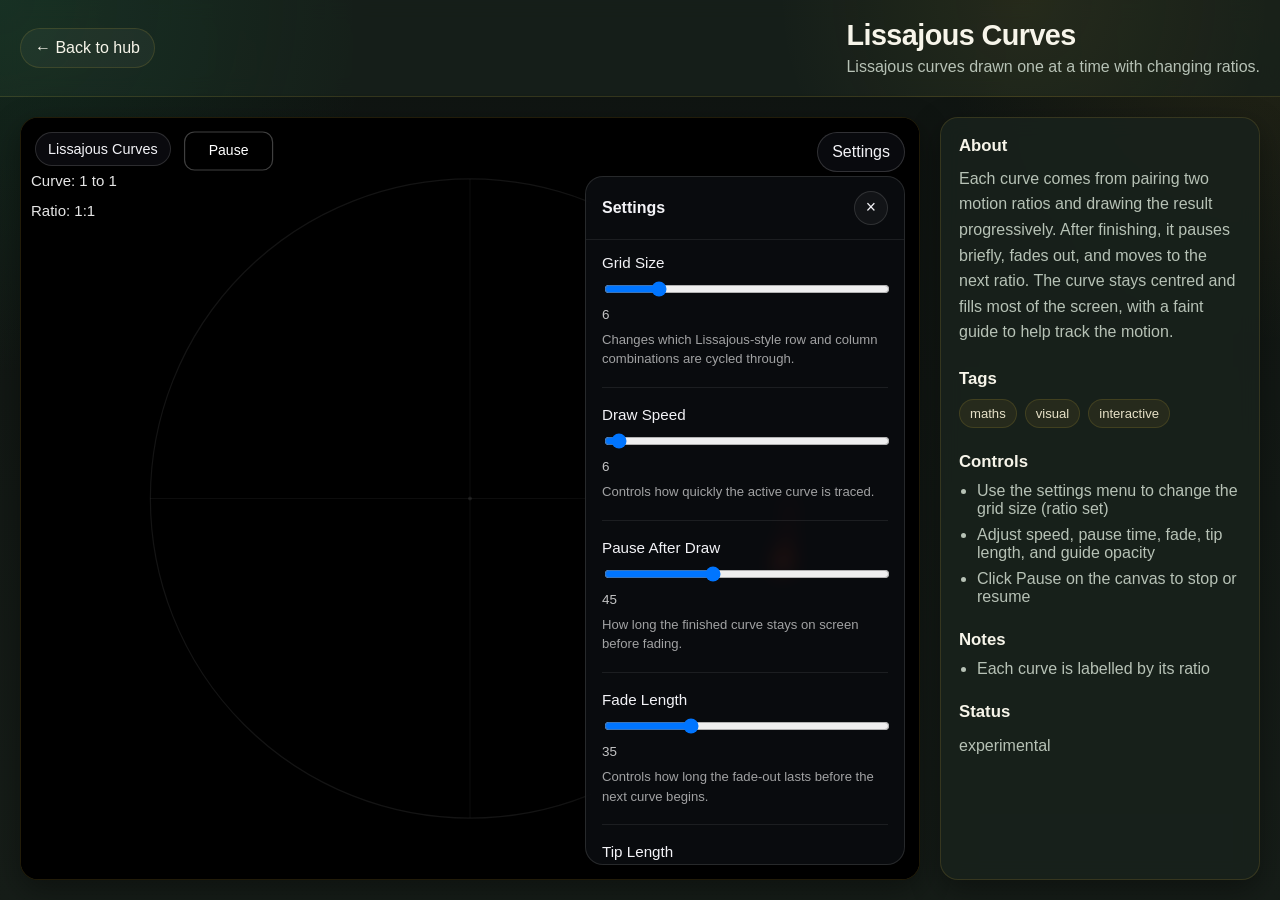
==== projects/harmonic-grid-curves/index.html @ ce79ce0a "new project added, Lissajous Circles" ====
<!DOCTYPE html>
<html lang="en">
<head>
  <meta charset="UTF-8" />
  <meta name="viewport" content="width=device-width, initial-scale=1.0" />
  <title>Loading...</title>
  <link rel="stylesheet" href="../../css/project-layout.css" />
  <link rel="stylesheet" href="./style.css" />
</head>
<body data-project-slug="harmonic-grid-curves">
  <div class="project-shell">
    <header class="project-header">
      <a class="back-link" href="../../index.html">← Back to hub</a>

      <div class="project-meta">
        <h1 id="project-title">Loading...</h1>
        <p id="project-description">Loading project description...</p>
      </div>
    </header>

    <main class="project-main">
      <section class="project-stage">
        <canvas id="canvas"></canvas>

        <div class="canvas-overlay">
          <div class="overlay-pill" id="overlay-title">Loading...</div>
        </div>

        <button
          id="settings-toggle"
          class="settings-toggle"
          type="button"
          aria-expanded="true"
          aria-controls="project-settings"
        >
          Settings
        </button>

        <aside id="project-settings" class="project-settings">
          <div class="settings-header">
            <h2>Settings</h2>
            <button id="settings-close" class="settings-close" type="button" aria-label="Close settings">
              ×
            </button>
          </div>

          <div class="settings-scroll">
            <label class="control-group">
              <span class="control-label">Grid Size</span>
              <input id="grid-slider" type="range" min="2" max="25" value="6" />
              <span id="grid-value" class="control-value">6</span>
              <p class="control-help">
                Changes which Lissajous-style row and column combinations are cycled through.
              </p>
            </label>

            <label class="control-group">
              <span class="control-label">Draw Speed</span>
              <input id="speed-slider" type="range" min="1" max="200" value="6" />
              <span id="speed-value" class="control-value">6</span>
              <p class="control-help">
                Controls how quickly the active curve is traced.
              </p>
            </label>

            <label class="control-group">
              <span class="control-label">Pause After Draw</span>
              <input id="pause-slider" type="range" min="0" max="120" value="45" />
              <span id="pause-value" class="control-value">45</span>
              <p class="control-help">
                How long the finished curve stays on screen before fading.
              </p>
            </label>

            <label class="control-group">
              <span class="control-label">Fade Length</span>
              <input id="fade-slider" type="range" min="0" max="120" value="35" />
              <span id="fade-value" class="control-value">35</span>
              <p class="control-help">
                Controls how long the fade-out lasts before the next curve begins.
              </p>
            </label>

            <label class="control-group">
              <span class="control-label">Tip Length</span>
              <input id="tip-slider" type="range" min="4" max="80" value="24" />
              <span id="tip-value" class="control-value">24</span>
              <p class="control-help">
                Adjusts the glowing tail behind the moving tip.
              </p>
            </label>

            <label class="control-group">
              <span class="control-label">Guide Opacity</span>
              <input id="guide-slider" type="range" min="0" max="25" value="8" />
              <span id="guide-value" class="control-value">8</span>
              <p class="control-help">
                Changes how visible the faint guide circle and crosshair are.
              </p>
            </label>
          </div>
        </aside>
      </section>

      <aside class="project-sidebar">
        <section class="sidebar-block">
          <h2>About</h2>
          <p id="project-long-description">Loading project details...</p>
        </section>

        <section class="sidebar-block">
          <h2>Tags</h2>
          <div id="project-tags" class="sidebar-tags"></div>
        </section>

        <section class="sidebar-block">
          <h2>Controls</h2>
          <ul id="project-controls"></ul>
        </section>

        <section class="sidebar-block">
          <h2>Notes</h2>
          <ul id="project-notes"></ul>
        </section>

        <section class="sidebar-block">
          <h2>Status</h2>
          <p id="project-status">Loading status...</p>
        </section>
      </aside>
    </main>
  </div>

  <script src="../../js/project-page.js"></script>
  <script src="../../js/project-boot.js"></script>
  <script src="./script.js"></script>
</body>
</html>
---- css/project-layout.css ----
:root {
  --bg: #0f1411;
  --bg-2: #161d18;
  --panel: rgba(24, 34, 28, 0.88);
  --panel-hover: rgba(32, 46, 38, 0.96);

  --border: rgba(212, 175, 55, 0.16);
  --border-strong: rgba(212, 175, 55, 0.34);

  --text: #f7f5ea;
  --muted: #b7c2b6;

  --accent: #2bb673;
  --accent-2: #d4af37;
  --accent-soft: rgba(43, 182, 115, 0.12);
  --accent-soft-2: rgba(212, 175, 55, 0.12);

  --shadow: 0 10px 30px rgba(0, 0, 0, 0.38);
  --shadow-hover: 0 20px 45px rgba(0, 0, 0, 0.52);
}

* {
  box-sizing: border-box;
}

html,
body {
  margin: 0;
  padding: 0;
  min-height: 100%;
  background:
    radial-gradient(circle at top left, rgba(43, 182, 115, 0.12), transparent 24%),
    radial-gradient(circle at top right, rgba(212, 175, 55, 0.10), transparent 22%),
    linear-gradient(180deg, var(--bg) 0%, var(--bg-2) 100%);
  color: var(--text);
  font-family: Inter, Arial, Helvetica, sans-serif;
}

a {
  color: inherit;
  text-decoration: none;
}

.project-shell {
  min-height: 100vh;
  display: flex;
  flex-direction: column;
}

.project-header {
  display: flex;
  flex-wrap: wrap;
  gap: 16px;
  align-items: center;
  justify-content: space-between;
  padding: 20px;
  border-bottom: 1px solid var(--border);
  background:
    radial-gradient(circle at top left, rgba(43, 182, 115, 0.10), transparent 28%),
    radial-gradient(circle at 80% 0%, rgba(212, 175, 55, 0.08), transparent 24%),
    rgba(24, 34, 28, 0.82);
  backdrop-filter: blur(10px);
}

.back-link {
  display: inline-block;
  padding: 10px 14px;
  border-radius: 999px;
  border: 1px solid var(--border);
  background: rgba(255, 255, 255, 0.04);
  transition:
    border-color 0.18s ease,
    background 0.18s ease,
    transform 0.18s ease,
    box-shadow 0.18s ease;
}

.back-link:hover {
  border-color: var(--accent);
  background: var(--accent-soft);
  transform: translateY(-1px);
  box-shadow: 0 8px 20px rgba(43, 182, 115, 0.12);
}

.project-meta h1 {
  margin: 0 0 6px;
  font-size: 1.8rem;
  line-height: 1.1;
  letter-spacing: -0.02em;
}

.project-meta p {
  margin: 0;
  color: var(--muted);
}

.project-main {
  display: grid;
  grid-template-columns: 1fr 320px;
  gap: 20px;
  padding: 20px;
  min-height: 0;
  flex: 1;
}

.project-stage,
.project-sidebar {
  min-height: 0;
  border: 1px solid var(--border);
  border-radius: 18px;
  overflow: hidden;
  background: var(--panel);
  box-shadow: var(--shadow);
  backdrop-filter: blur(10px);
}

.project-stage {
  position: relative;
}

.project-sidebar {
  padding: 18px;
}

.sidebar-block + .sidebar-block {
  margin-top: 24px;
}

.project-sidebar h2 {
  margin: 0 0 10px;
  font-size: 1.05rem;
  line-height: 1.2;
}

.project-sidebar p {
  margin: 0;
  color: var(--muted);
  line-height: 1.6;
}

.project-sidebar ul {
  margin: 0;
  padding-left: 18px;
  color: var(--muted);
}

.project-sidebar li + li {
  margin-top: 8px;
}

.sidebar-tags {
  display: flex;
  flex-wrap: wrap;
  gap: 8px;
}

.sidebar-tag {
  padding: 6px 10px;
  border: 1px solid rgba(212, 175, 55, 0.16);
  border-radius: 999px;
  font-size: 0.82rem;
  color: #e7e1c8;
  background: rgba(212, 175, 55, 0.08);
}

@media (max-width: 900px) {
  .project-main {
    grid-template-columns: 1fr;
  }
}
---- projects/harmonic-grid-curves/style.css ----
.project-stage {
  position: relative;
  background: #000;
  min-height: 70vh;
}

#canvas {
  display: block;
  width: 100%;
  height: 100%;
  min-height: 70vh;
  background: #000;
}

.canvas-overlay {
  position: absolute;
  top: 14px;
  left: 14px;
  pointer-events: none;
  z-index: 3;
}

.overlay-pill {
  padding: 8px 12px;
  border-radius: 999px;
  background: rgba(15, 15, 20, 0.7);
  border: 1px solid rgba(255, 255, 255, 0.14);
  color: #f3f3f7;
  font-size: 0.9rem;
  backdrop-filter: blur(4px);
}

.settings-toggle {
  position: absolute;
  top: 14px;
  right: 14px;
  z-index: 6;
  border: 1px solid rgba(255, 255, 255, 0.16);
  background: rgba(12, 14, 18, 0.78);
  color: #f3f3f7;
  padding: 10px 14px;
  border-radius: 999px;
  font: inherit;
  cursor: pointer;
  backdrop-filter: blur(8px);
  transition: background 0.18s ease, border-color 0.18s ease, transform 0.18s ease;
}

.settings-toggle:hover {
  background: rgba(22, 26, 32, 0.88);
  border-color: rgba(255, 255, 255, 0.26);
  transform: translateY(-1px);
}

.project-settings {
  position: absolute;
  top: 58px;
  right: 14px;
  width: min(320px, calc(100% - 28px));
  max-height: calc(100% - 72px);
  display: flex;
  flex-direction: column;
  z-index: 5;
  border-radius: 18px;
  background: rgba(12, 14, 18, 0.82);
  border: 1px solid rgba(255, 255, 255, 0.12);
  box-shadow: 0 18px 40px rgba(0, 0, 0, 0.42);
  backdrop-filter: blur(10px);
  overflow: hidden;
}

.project-settings.is-hidden {
  display: none;
}

.settings-header {
  display: flex;
  align-items: center;
  justify-content: space-between;
  gap: 12px;
  padding: 14px 16px;
  border-bottom: 1px solid rgba(255, 255, 255, 0.08);
}

.settings-header h2 {
  margin: 0;
  font-size: 1rem;
  color: #f3f3f7;
}

.settings-close {
  border: 1px solid rgba(255, 255, 255, 0.12);
  background: rgba(255, 255, 255, 0.04);
  color: #f3f3f7;
  width: 34px;
  height: 34px;
  border-radius: 999px;
  font-size: 1.1rem;
  line-height: 1;
  cursor: pointer;
}

.settings-scroll {
  padding: 14px 16px 18px;
  overflow-y: auto;
  overscroll-behavior: contain;
  -webkit-overflow-scrolling: touch;
}

.control-group {
  display: grid;
  gap: 8px;
}

.control-group + .control-group {
  margin-top: 18px;
  padding-top: 18px;
  border-top: 1px solid rgba(255, 255, 255, 0.08);
}

.control-label {
  font-size: 0.95rem;
  color: #f3f3f7;
}

.control-value {
  font-size: 0.84rem;
  color: rgba(255, 255, 255, 0.76);
}

.control-help {
  margin: 0;
  font-size: 0.82rem;
  line-height: 1.5;
  color: rgba(255, 255, 255, 0.62);
}

.project-settings input[type="range"] {
  width: 100%;
}

@media (max-width: 900px) {
  .project-stage,
  #canvas {
    min-height: 60vh;
  }

  .project-settings {
    top: auto;
    bottom: 14px;
    left: 14px;
    right: 14px;
    width: auto;
    max-height: min(48vh, 420px);
  }

  .settings-toggle {
    top: 14px;
    right: 14px;
  }
}
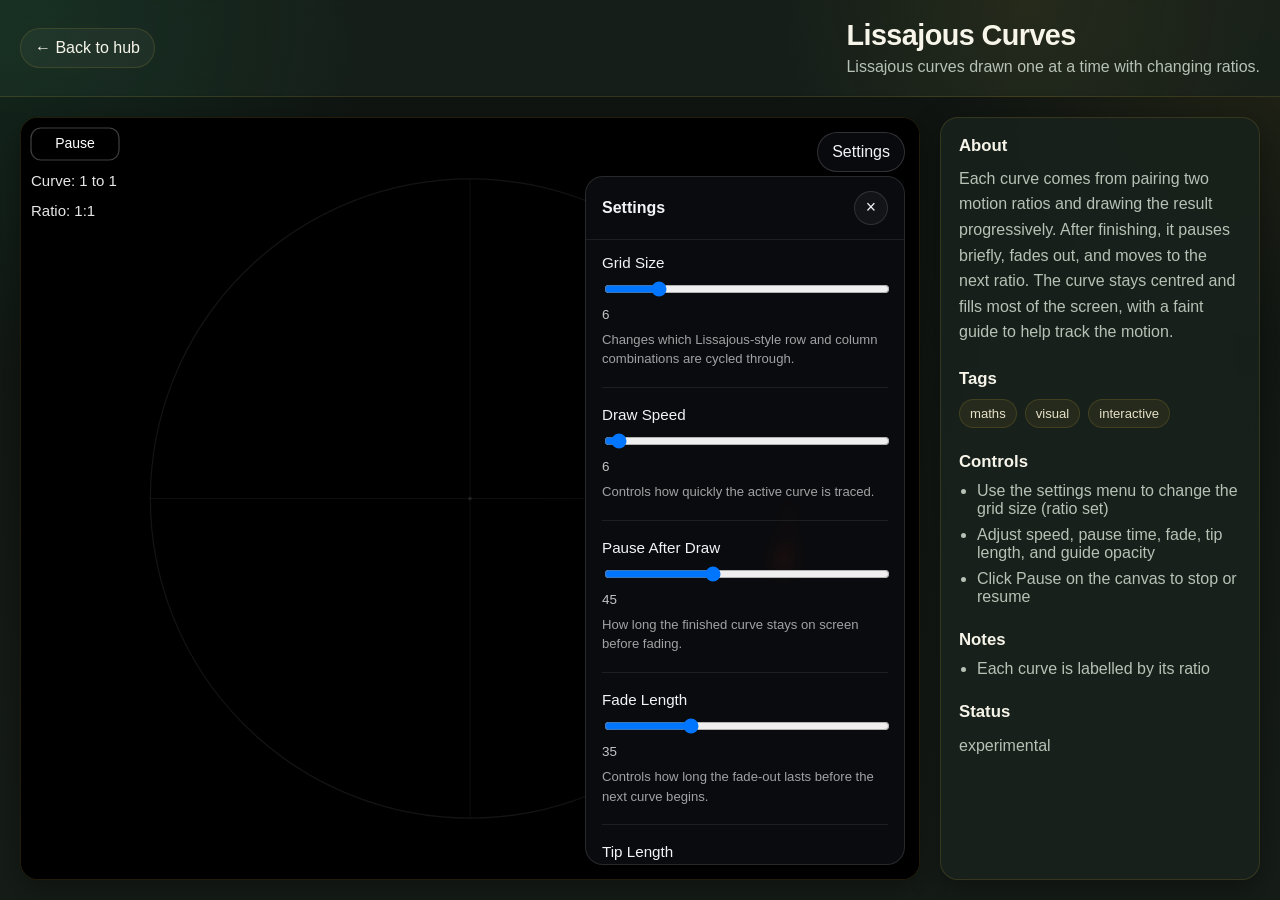
==== commit 9b82ae5e: "Removed title from canvas of lissajous circles" ====
--- a/projects/harmonic-grid-curves/index.html
+++ b/projects/harmonic-grid-curves/index.html
@@ -22,9 +22,7 @@
       <section class="project-stage">
         <canvas id="canvas"></canvas>
 
-        <div class="canvas-overlay">
-          <div class="overlay-pill" id="overlay-title">Loading...</div>
-        </div>
+        
 
         <button
           id="settings-toggle"
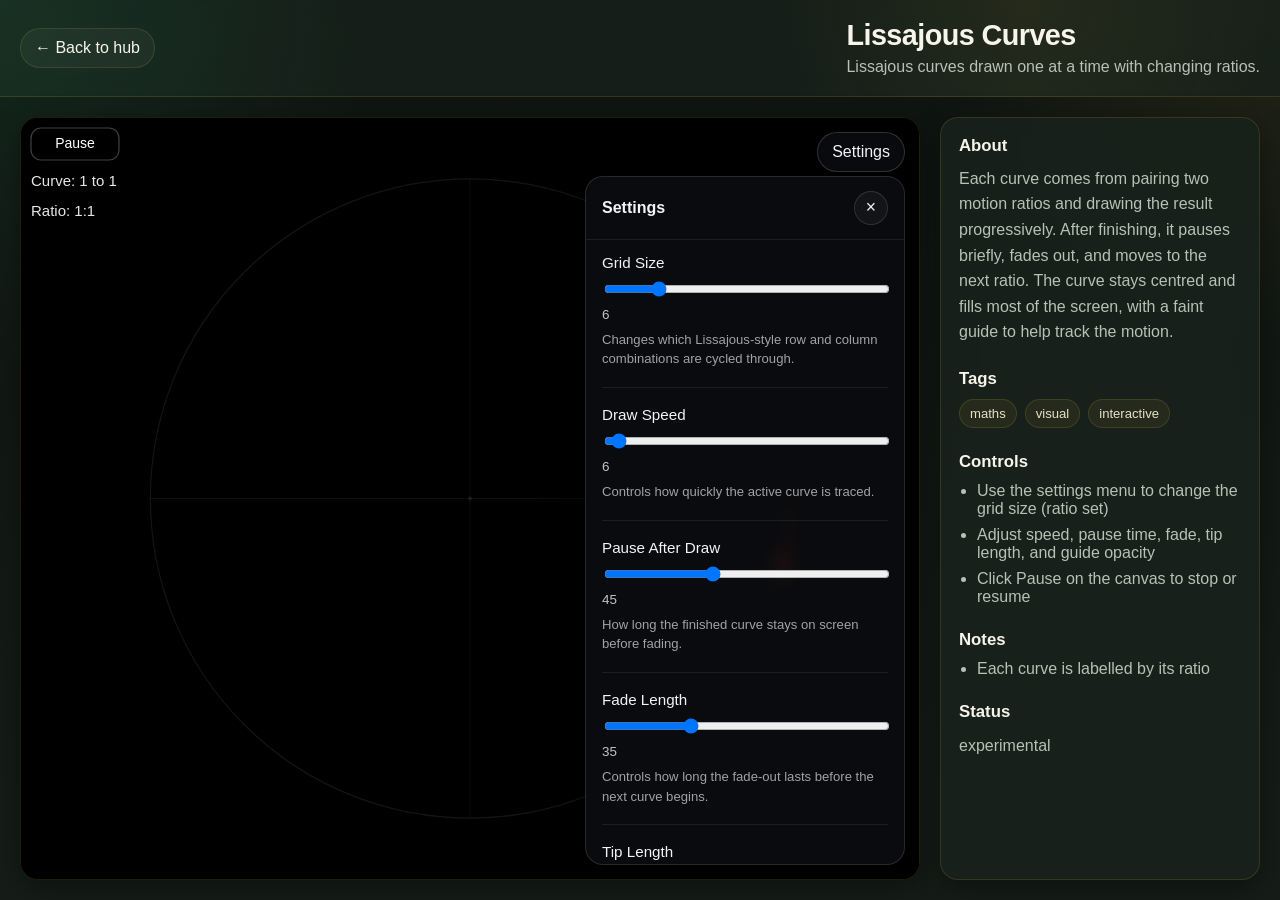
==== commit 861877f3: "adjust positioning of buttons" ====
--- a/projects/harmonic-grid-curves/index.html
+++ b/projects/harmonic-grid-curves/index.html
@@ -21,9 +21,6 @@
     <main class="project-main">
       <section class="project-stage">
         <canvas id="canvas"></canvas>
-
-        
-
         <button
           id="settings-toggle"
           class="settings-toggle"
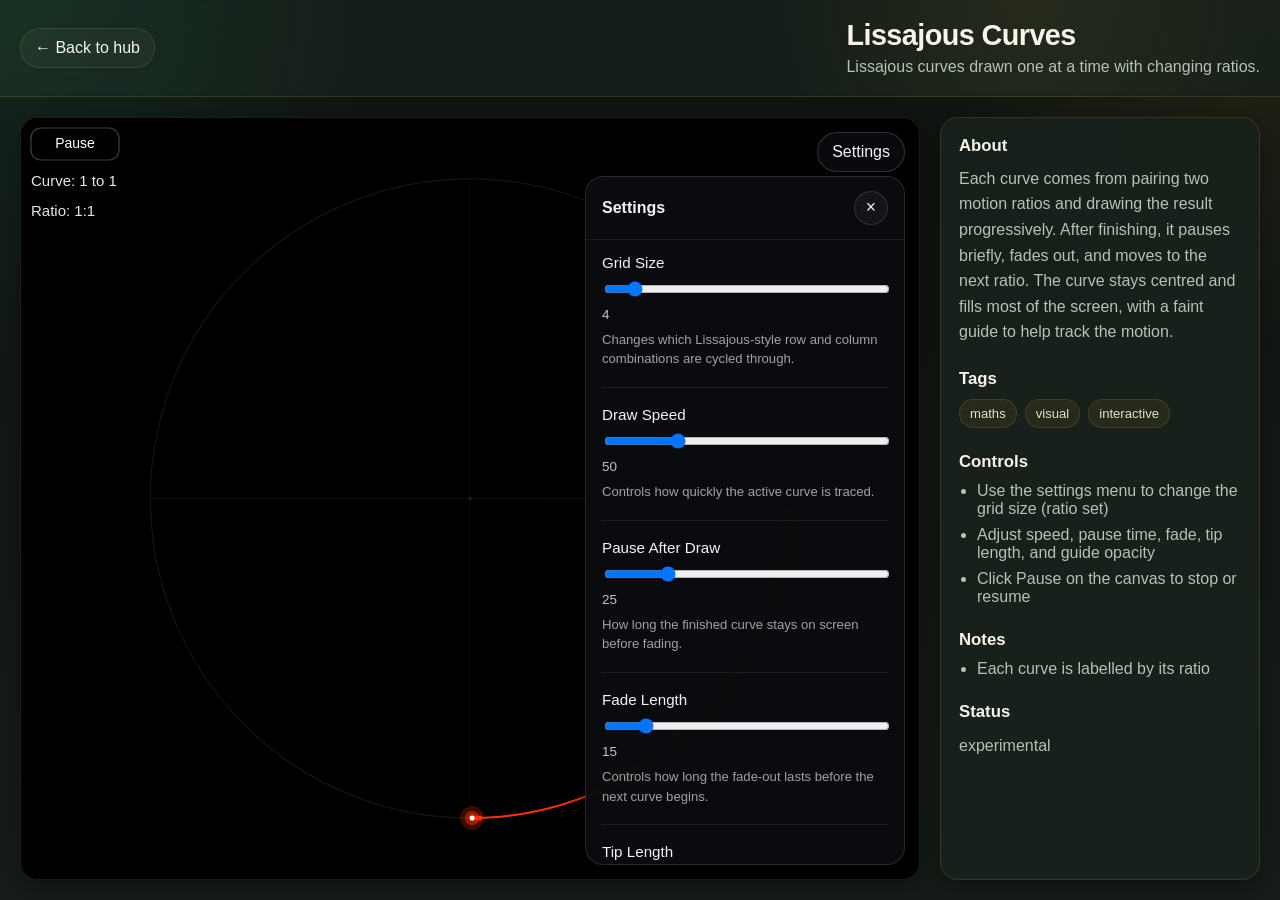
==== commit f7a028b3: "lissajous upgrade" ====
--- a/projects/harmonic-grid-curves/index.html
+++ b/projects/harmonic-grid-curves/index.html
@@ -42,8 +42,8 @@
           <div class="settings-scroll">
             <label class="control-group">
               <span class="control-label">Grid Size</span>
-              <input id="grid-slider" type="range" min="2" max="25" value="6" />
-              <span id="grid-value" class="control-value">6</span>
+              <input id="grid-slider" type="range" min="2" max="25" value="4" />
+              <span id="grid-value" class="control-value">4</span>
               <p class="control-help">
                 Changes which Lissajous-style row and column combinations are cycled through.
               </p>
@@ -51,8 +51,8 @@
 
             <label class="control-group">
               <span class="control-label">Draw Speed</span>
-              <input id="speed-slider" type="range" min="1" max="200" value="6" />
-              <span id="speed-value" class="control-value">6</span>
+              <input id="speed-slider" type="range" min="1" max="200" value="50" />
+              <span id="speed-value" class="control-value">50</span>
               <p class="control-help">
                 Controls how quickly the active curve is traced.
               </p>
@@ -60,8 +60,8 @@
 
             <label class="control-group">
               <span class="control-label">Pause After Draw</span>
-              <input id="pause-slider" type="range" min="0" max="120" value="45" />
-              <span id="pause-value" class="control-value">45</span>
+              <input id="pause-slider" type="range" min="0" max="120" value="25" />
+              <span id="pause-value" class="control-value">25</span>
               <p class="control-help">
                 How long the finished curve stays on screen before fading.
               </p>
@@ -69,8 +69,8 @@
 
             <label class="control-group">
               <span class="control-label">Fade Length</span>
-              <input id="fade-slider" type="range" min="0" max="120" value="35" />
-              <span id="fade-value" class="control-value">35</span>
+              <input id="fade-slider" type="range" min="0" max="120" value="15" />
+              <span id="fade-value" class="control-value">15</span>
               <p class="control-help">
                 Controls how long the fade-out lasts before the next curve begins.
               </p>
@@ -78,8 +78,8 @@
 
             <label class="control-group">
               <span class="control-label">Tip Length</span>
-              <input id="tip-slider" type="range" min="4" max="80" value="24" />
-              <span id="tip-value" class="control-value">24</span>
+              <input id="tip-slider" type="range" min="4" max="80" value="10" />
+              <span id="tip-value" class="control-value">10</span>
               <p class="control-help">
                 Adjusts the glowing tail behind the moving tip.
               </p>
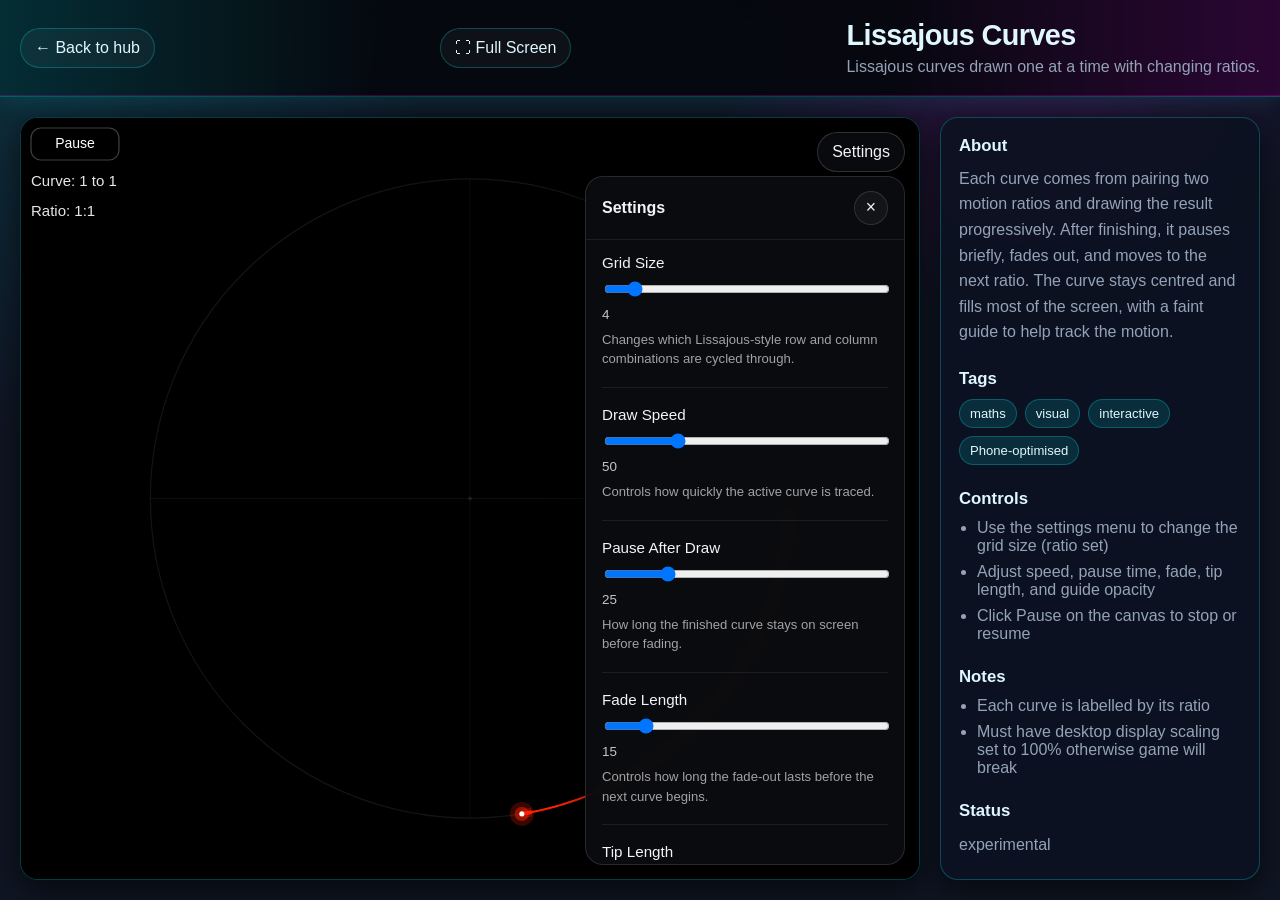
==== commit da329696: "added fullscreen functionality to all projects" ====
--- a/projects/harmonic-grid-curves/index.html
+++ b/projects/harmonic-grid-curves/index.html
@@ -1,133 +1,178 @@
 <!DOCTYPE html>
 <html lang="en">
-<head>
-  <meta charset="UTF-8" />
-  <meta name="viewport" content="width=device-width, initial-scale=1.0" />
-  <title>Loading...</title>
-  <link rel="stylesheet" href="../../css/project-layout.css" />
-  <link rel="stylesheet" href="./style.css" />
-</head>
-<body data-project-slug="harmonic-grid-curves">
-  <div class="project-shell">
-    <header class="project-header">
-      <a class="back-link" href="../../index.html">← Back to hub</a>
+  <head>
+    <meta charset="UTF-8" />
+    <meta name="viewport" content="width=device-width, initial-scale=1.0" />
+    <title>Loading...</title>
+    <link rel="stylesheet" href="../../css/project-layout.css" />
+    <link rel="stylesheet" href="./style.css" />
+  </head>
+  <body data-project-slug="harmonic-grid-curves">
+    <div class="project-shell">
+      <header class="project-header">
+        <a class="back-link" href="../../index.html">← Back to hub</a>
+        <a class="fullscreen-link" href="./fullscreen.html" target="_blank">
+          ⛶ Full Screen
+        </a>
+        <div class="project-meta">
+          <h1 id="project-title">Loading...</h1>
+          <p id="project-description">Loading project description...</p>
+        </div>
+      </header>
 
-      <div class="project-meta">
-        <h1 id="project-title">Loading...</h1>
-        <p id="project-description">Loading project description...</p>
-      </div>
-    </header>
+      <main class="project-main">
+        <section class="project-stage">
+          <canvas id="canvas"></canvas>
+          <button
+            id="settings-toggle"
+            class="settings-toggle"
+            type="button"
+            aria-expanded="true"
+            aria-controls="project-settings"
+          >
+            Settings
+          </button>
 
-    <main class="project-main">
-      <section class="project-stage">
-        <canvas id="canvas"></canvas>
-        <button
-          id="settings-toggle"
-          class="settings-toggle"
-          type="button"
-          aria-expanded="true"
-          aria-controls="project-settings"
-        >
-          Settings
-        </button>
+          <aside id="project-settings" class="project-settings">
+            <div class="settings-header">
+              <h2>Settings</h2>
+              <button
+                id="settings-close"
+                class="settings-close"
+                type="button"
+                aria-label="Close settings"
+              >
+                ×
+              </button>
+            </div>
 
-        <aside id="project-settings" class="project-settings">
-          <div class="settings-header">
-            <h2>Settings</h2>
-            <button id="settings-close" class="settings-close" type="button" aria-label="Close settings">
-              ×
-            </button>
-          </div>
+            <div class="settings-scroll">
+              <label class="control-group">
+                <span class="control-label">Grid Size</span>
+                <input
+                  id="grid-slider"
+                  type="range"
+                  min="2"
+                  max="25"
+                  value="4"
+                />
+                <span id="grid-value" class="control-value">4</span>
+                <p class="control-help">
+                  Changes which Lissajous-style row and column combinations are
+                  cycled through.
+                </p>
+              </label>
 
-          <div class="settings-scroll">
-            <label class="control-group">
-              <span class="control-label">Grid Size</span>
-              <input id="grid-slider" type="range" min="2" max="25" value="4" />
-              <span id="grid-value" class="control-value">4</span>
-              <p class="control-help">
-                Changes which Lissajous-style row and column combinations are cycled through.
-              </p>
-            </label>
+              <label class="control-group">
+                <span class="control-label">Draw Speed</span>
+                <input
+                  id="speed-slider"
+                  type="range"
+                  min="1"
+                  max="200"
+                  value="50"
+                />
+                <span id="speed-value" class="control-value">50</span>
+                <p class="control-help">
+                  Controls how quickly the active curve is traced.
+                </p>
+              </label>
 
-            <label class="control-group">
-              <span class="control-label">Draw Speed</span>
-              <input id="speed-slider" type="range" min="1" max="200" value="50" />
-              <span id="speed-value" class="control-value">50</span>
-              <p class="control-help">
-                Controls how quickly the active curve is traced.
-              </p>
-            </label>
+              <label class="control-group">
+                <span class="control-label">Pause After Draw</span>
+                <input
+                  id="pause-slider"
+                  type="range"
+                  min="0"
+                  max="120"
+                  value="25"
+                />
+                <span id="pause-value" class="control-value">25</span>
+                <p class="control-help">
+                  How long the finished curve stays on screen before fading.
+                </p>
+              </label>
 
-            <label class="control-group">
-              <span class="control-label">Pause After Draw</span>
-              <input id="pause-slider" type="range" min="0" max="120" value="25" />
-              <span id="pause-value" class="control-value">25</span>
-              <p class="control-help">
-                How long the finished curve stays on screen before fading.
-              </p>
-            </label>
+              <label class="control-group">
+                <span class="control-label">Fade Length</span>
+                <input
+                  id="fade-slider"
+                  type="range"
+                  min="0"
+                  max="120"
+                  value="15"
+                />
+                <span id="fade-value" class="control-value">15</span>
+                <p class="control-help">
+                  Controls how long the fade-out lasts before the next curve
+                  begins.
+                </p>
+              </label>
 
-            <label class="control-group">
-              <span class="control-label">Fade Length</span>
-              <input id="fade-slider" type="range" min="0" max="120" value="15" />
-              <span id="fade-value" class="control-value">15</span>
-              <p class="control-help">
-                Controls how long the fade-out lasts before the next curve begins.
-              </p>
-            </label>
+              <label class="control-group">
+                <span class="control-label">Tip Length</span>
+                <input
+                  id="tip-slider"
+                  type="range"
+                  min="4"
+                  max="80"
+                  value="10"
+                />
+                <span id="tip-value" class="control-value">10</span>
+                <p class="control-help">
+                  Adjusts the glowing tail behind the moving tip.
+                </p>
+              </label>
 
-            <label class="control-group">
-              <span class="control-label">Tip Length</span>
-              <input id="tip-slider" type="range" min="4" max="80" value="10" />
-              <span id="tip-value" class="control-value">10</span>
-              <p class="control-help">
-                Adjusts the glowing tail behind the moving tip.
-              </p>
-            </label>
-
-            <label class="control-group">
-              <span class="control-label">Guide Opacity</span>
-              <input id="guide-slider" type="range" min="0" max="25" value="8" />
-              <span id="guide-value" class="control-value">8</span>
-              <p class="control-help">
-                Changes how visible the faint guide circle and crosshair are.
-              </p>
-            </label>
-          </div>
-        </aside>
-      </section>
-
-      <aside class="project-sidebar">
-        <section class="sidebar-block">
-          <h2>About</h2>
-          <p id="project-long-description">Loading project details...</p>
+              <label class="control-group">
+                <span class="control-label">Guide Opacity</span>
+                <input
+                  id="guide-slider"
+                  type="range"
+                  min="0"
+                  max="25"
+                  value="8"
+                />
+                <span id="guide-value" class="control-value">8</span>
+                <p class="control-help">
+                  Changes how visible the faint guide circle and crosshair are.
+                </p>
+              </label>
+            </div>
+          </aside>
         </section>
 
-        <section class="sidebar-block">
-          <h2>Tags</h2>
-          <div id="project-tags" class="sidebar-tags"></div>
-        </section>
+        <aside class="project-sidebar">
+          <section class="sidebar-block">
+            <h2>About</h2>
+            <p id="project-long-description">Loading project details...</p>
+          </section>
 
-        <section class="sidebar-block">
-          <h2>Controls</h2>
-          <ul id="project-controls"></ul>
-        </section>
+          <section class="sidebar-block">
+            <h2>Tags</h2>
+            <div id="project-tags" class="sidebar-tags"></div>
+          </section>
 
-        <section class="sidebar-block">
-          <h2>Notes</h2>
-          <ul id="project-notes"></ul>
-        </section>
+          <section class="sidebar-block">
+            <h2>Controls</h2>
+            <ul id="project-controls"></ul>
+          </section>
 
-        <section class="sidebar-block">
-          <h2>Status</h2>
-          <p id="project-status">Loading status...</p>
-        </section>
-      </aside>
-    </main>
-  </div>
+          <section class="sidebar-block">
+            <h2>Notes</h2>
+            <ul id="project-notes"></ul>
+          </section>
 
-  <script src="../../js/project-page.js"></script>
-  <script src="../../js/project-boot.js"></script>
-  <script src="./script.js"></script>
-</body>
-</html>+          <section class="sidebar-block">
+            <h2>Status</h2>
+            <p id="project-status">Loading status...</p>
+          </section>
+        </aside>
+      </main>
+    </div>
+
+    <script src="../../js/project-page.js"></script>
+    <script src="../../js/project-boot.js"></script>
+    <script src="./script.js"></script>
+  </body>
+</html>
--- a/css/project-layout.css
+++ b/css/project-layout.css
@@ -1,22 +1,28 @@
 :root {
-  --bg: #0f1411;
-  --bg-2: #161d18;
-  --panel: rgba(24, 34, 28, 0.88);
-  --panel-hover: rgba(32, 46, 38, 0.96);
-
-  --border: rgba(212, 175, 55, 0.16);
-  --border-strong: rgba(212, 175, 55, 0.34);
-
-  --text: #f7f5ea;
-  --muted: #b7c2b6;
-
-  --accent: #2bb673;
-  --accent-2: #d4af37;
-  --accent-soft: rgba(43, 182, 115, 0.12);
-  --accent-soft-2: rgba(212, 175, 55, 0.12);
-
-  --shadow: 0 10px 30px rgba(0, 0, 0, 0.38);
-  --shadow-hover: 0 20px 45px rgba(0, 0, 0, 0.52);
+  --bg: #05070d;
+  --bg-2: #0b0f1a;
+  --panel: rgba(12, 18, 32, 0.88);
+  --panel-hover: rgba(18, 28, 48, 0.96);
+
+  --border: rgba(0, 245, 255, 0.25);
+  --border-strong: rgba(255, 0, 255, 0.42);
+
+  --text: #e0f7ff;
+  --muted: #94a3b8;
+
+  --accent: #00f5ff;
+  --accent-2: #ff00ff;
+  --accent-soft: rgba(0, 245, 255, 0.12);
+  --accent-soft-2: rgba(255, 0, 255, 0.12);
+
+  --thumb-bg: #0f172a;
+  --tag-text: #dffcff;
+
+  --shadow: 0 10px 30px rgba(0, 0, 0, 0.6);
+  --shadow-hover:
+    0 0 18px rgba(0, 245, 255, 0.22),
+    0 0 32px rgba(255, 0, 255, 0.16),
+    0 20px 50px rgba(0, 0, 0, 0.82);
 }
 
 * {
@@ -28,10 +34,13 @@
   margin: 0;
   padding: 0;
   min-height: 100%;
-  background:
-    radial-gradient(circle at top left, rgba(43, 182, 115, 0.12), transparent 24%),
-    radial-gradient(circle at top right, rgba(212, 175, 55, 0.10), transparent 22%),
-    linear-gradient(180deg, var(--bg) 0%, var(--bg-2) 100%);
+  background: radial-gradient(
+      circle at top left,
+      var(--accent-soft),
+      transparent 28%
+    ),
+    radial-gradient(circle at 80% 0%, var(--accent-soft-2), transparent 24%),
+    var(--panel);
   color: var(--text);
   font-family: Inter, Arial, Helvetica, sans-serif;
 }
@@ -56,9 +65,12 @@
   padding: 20px;
   border-bottom: 1px solid var(--border);
   background:
-    radial-gradient(circle at top left, rgba(43, 182, 115, 0.10), transparent 28%),
-    radial-gradient(circle at 80% 0%, rgba(212, 175, 55, 0.08), transparent 24%),
-    rgba(24, 34, 28, 0.82);
+    linear-gradient(90deg, rgba(0, 245, 255, 0.15), transparent 30%),
+    linear-gradient(270deg, rgba(255, 0, 255, 0.15), transparent 30%),
+    rgba(5, 7, 13, 0.9);
+  box-shadow:
+    0 0 25px rgba(0, 245, 255, 0.15),
+    inset 0 -1px 0 rgba(255, 0, 255, 0.2);
   backdrop-filter: blur(10px);
 }
 
@@ -68,18 +80,15 @@
   border-radius: 999px;
   border: 1px solid var(--border);
   background: rgba(255, 255, 255, 0.04);
-  transition:
-    border-color 0.18s ease,
-    background 0.18s ease,
-    transform 0.18s ease,
-    box-shadow 0.18s ease;
+  transition: border-color 0.18s ease, background 0.18s ease,
+    transform 0.18s ease, box-shadow 0.18s ease;
 }
 
 .back-link:hover {
   border-color: var(--accent);
   background: var(--accent-soft);
   transform: translateY(-1px);
-  box-shadow: 0 8px 20px rgba(43, 182, 115, 0.12);
+  box-shadow: 0 8px 20px rgba(56, 189, 248, 0.18);
 }
 
 .project-meta h1 {
@@ -155,16 +164,39 @@
 }
 
 .sidebar-tag {
+  border: 1px solid var(--border);
+  background: var(--accent-soft);
+  color: var(--text);
   padding: 6px 10px;
-  border: 1px solid rgba(212, 175, 55, 0.16);
   border-radius: 999px;
   font-size: 0.82rem;
-  color: #e7e1c8;
-  background: rgba(212, 175, 55, 0.08);
 }
 
 @media (max-width: 900px) {
   .project-main {
     grid-template-columns: 1fr;
   }
+}
+.fullscreen-link {
+  display: inline-block;
+  padding: 10px 14px;
+  border-radius: 999px;
+  border: 1px solid var(--border);
+  background: rgba(255, 255, 255, 0.04);
+  margin-left: 10px;
+
+  transition:
+    border-color 0.18s ease,
+    background 0.18s ease,
+    transform 0.18s ease,
+    box-shadow 0.18s ease;
+}
+
+.fullscreen-link:hover {
+  border-color: var(--accent);
+  background: var(--accent-soft);
+  transform: translateY(-1px);
+  box-shadow:
+    0 0 12px var(--accent),
+    0 0 24px var(--accent-2);
 }
